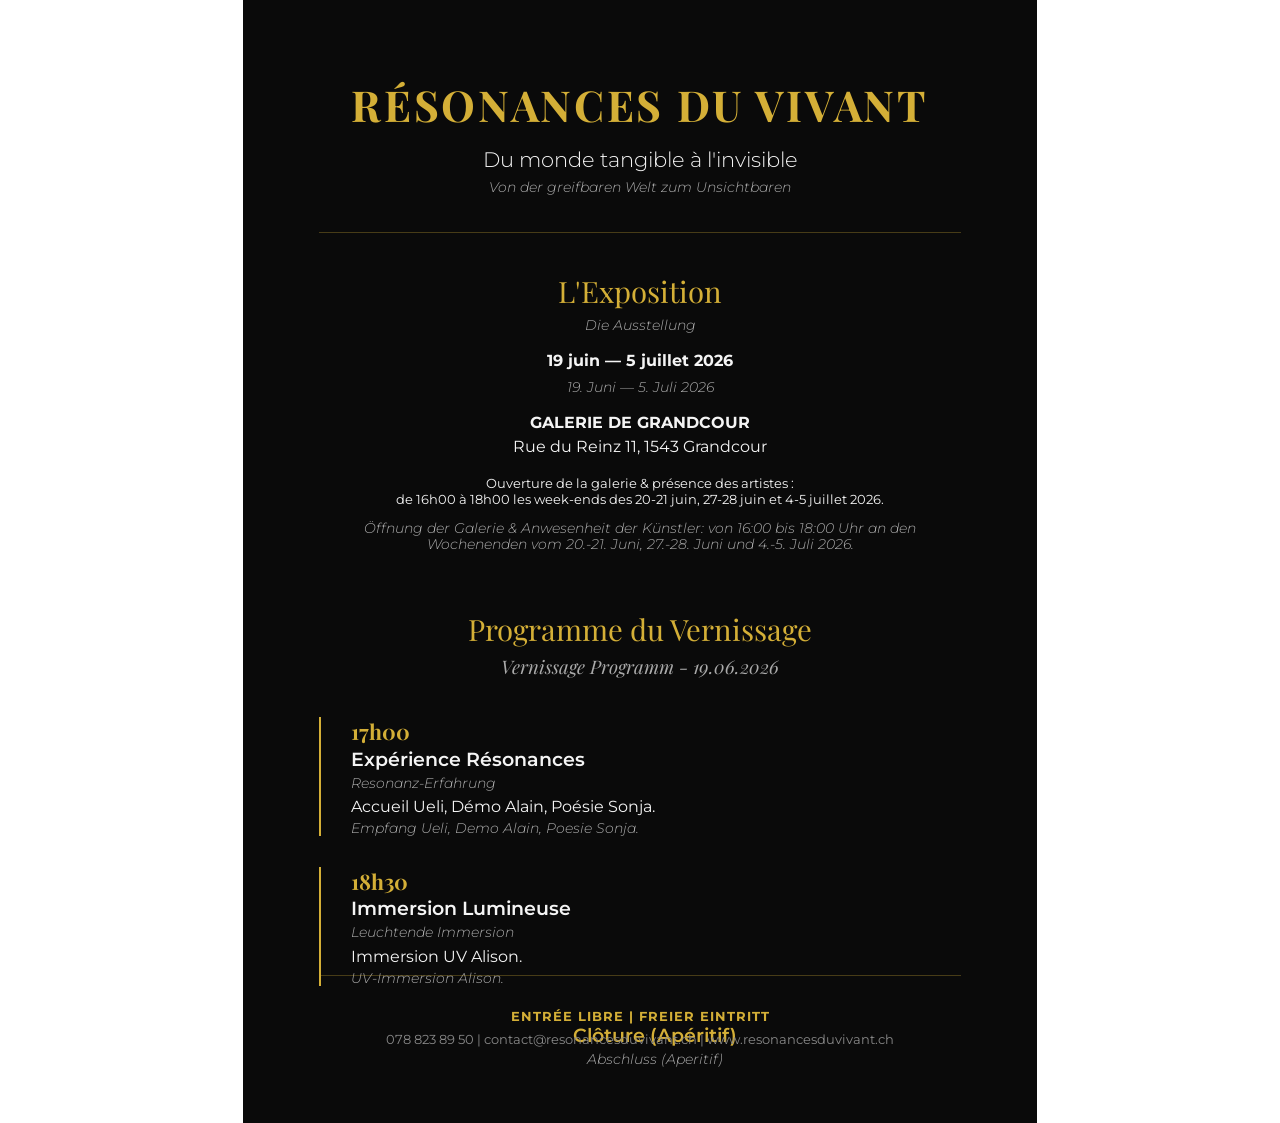
==== programme-impression.html @ a943f6d5 "jhjh" ====
<!DOCTYPE html><html lang="fr"><head>    <meta charset="UTF-8">    <title>Programme - Résonances du Vivant</title>    <link href="https://fonts.googleapis.com/css2?family=Montserrat:ital,wght@0,300;0,400;0,600;1,300&family=Playfair+Display:wght@400;700;900&display=swap" rel="stylesheet">    <style>        @page { size: A4; margin: 0; }        body {             font-family: 'Montserrat', sans-serif;             margin: 0; padding: 0; background: #fff;             -webkit-print-color-adjust: exact; print-color-adjust: exact;         }        .page {             width: 210mm; height: 297mm; padding: 20mm; margin: 0 auto;             background: #0a0a0a; color: #f4f4f4; box-sizing: border-box; position: relative;         }        h1, h2, h3, .serif { font-family: 'Playfair Display', serif; }        .gold { color: #d4af37; }        .text-center { text-align: center; }        .header { border-bottom: 1px solid rgba(212, 175, 55, 0.3); padding-bottom: 10mm; margin-bottom: 10mm; }        h1 { font-size: 32pt; margin: 0 0 10pt 0; letter-spacing: 2pt; text-transform: uppercase; }        .subtitle { font-size: 16pt; font-weight: 300; margin-bottom: 5pt; }        .lang-de { font-style: italic; color: #aaa; font-size: 0.85em; display: block; margin-top: 3pt; font-weight: 300; }        .content-block { margin-bottom: 12mm; }        h2 { font-size: 22pt; margin: 0 0 5pt 0; font-weight: normal; }        .timeline-item { margin-bottom: 8mm; padding-left: 8mm; border-left: 2px solid #d4af37; }        .time { font-family: 'Playfair Display', serif; font-size: 16pt; font-weight: bold; color: #d4af37; margin-bottom: 2pt; }        .event-title { font-size: 14pt; font-weight: 600; margin: 2pt 0; }        .footer { position: absolute; bottom: 20mm; left: 20mm; right: 20mm; text-align: center; border-top: 1px solid rgba(212, 175, 55, 0.3); padding-top: 5mm; font-size: 10pt; }    </style></head><body>    <div class="page">        <!-- En-tête -->        <div class="header text-center">            <h1 class="gold">Résonances du Vivant</h1>            <div class="subtitle">Du monde tangible à l'invisible</div>            <div class="lang-de">Von der greifbaren Welt zum Unsichtbaren</div>        </div>                <!-- Infos Pratiques -->        <div class="content-block text-center">            <h2 class="gold">L'Exposition</h2>            <div class="lang-de" style="margin-bottom: 10pt;">Die Ausstellung</div>            <p style="font-size: 12pt; line-height: 1.5;">                <strong>19 juin — 5 juillet 2026</strong><br>                <span class="lang-de" style="margin-bottom: 10pt;">19. Juni — 5. Juli 2026</span>                <strong>GALERIE DE GRANDCOUR</strong><br>                Rue du Reinz 11, 1543 Grandcour            </p>            <p style="font-size: 10pt; margin-top: 10pt;">                Ouverture de la galerie & présence des artistes :<br>                de 16h00 à 18h00 les week-ends des 20-21 juin, 27-28 juin et 4-5 juillet 2026.            </p>            <div class="lang-de">Öffnung der Galerie & Anwesenheit der Künstler: von 16:00 bis 18:00 Uhr an den Wochenenden vom 20.-21. Juni, 27.-28. Juni und 4.-5. Juli 2026.</div>        </div>        <!-- Chronologie Vernissage -->        <div class="content-block" style="margin-top: 15mm;">            <h2 class="gold text-center" style="margin-bottom: 10mm;">Programme du Vernissage<br><span class="lang-de" style="font-size:14pt; margin-top: 5pt;">Vernissage Programm - 19.06.2026</span></h2>                        <div class="timeline-item">                <div class="time">17h00</div>                <div class="event-title">Expérience Résonances</div>                <div class="lang-de">Resonanz-Erfahrung</div>                <p style="margin: 5pt 0 0 0;">Accueil Ueli, Démo Alain, Poésie Sonja.</p>                <div class="lang-de">Empfang Ueli, Demo Alain, Poesie Sonja.</div>            </div>            <div class="timeline-item">                <div class="time">18h30</div>                <div class="event-title">Immersion Lumineuse</div>                <div class="lang-de">Leuchtende Immersion</div>                <p style="margin: 5pt 0 0 0;">Immersion UV Alison.</p>                <div class="lang-de">UV-Immersion Alison.</div>            </div>                        <div class="timeline-item" style="border: none;">                <div class="event-title gold" style="margin-top:10mm; text-align: center;">Clôture (Apéritif)</div>                <div class="lang-de text-center">Abschluss (Aperitif)</div>            </div>        </div>        <!-- Pied de page -->        <div class="footer">            <p style="margin-bottom: 5pt; text-transform: uppercase; letter-spacing: 1px;" class="gold"><strong>Entrée Libre | Freier Eintritt</strong></p>            <p style="margin: 0; color: #888;">078 823 89 50 | contact@resonancesduvivant.ch | www.resonancesduvivant.ch</p>        </div>    </div></body></html>
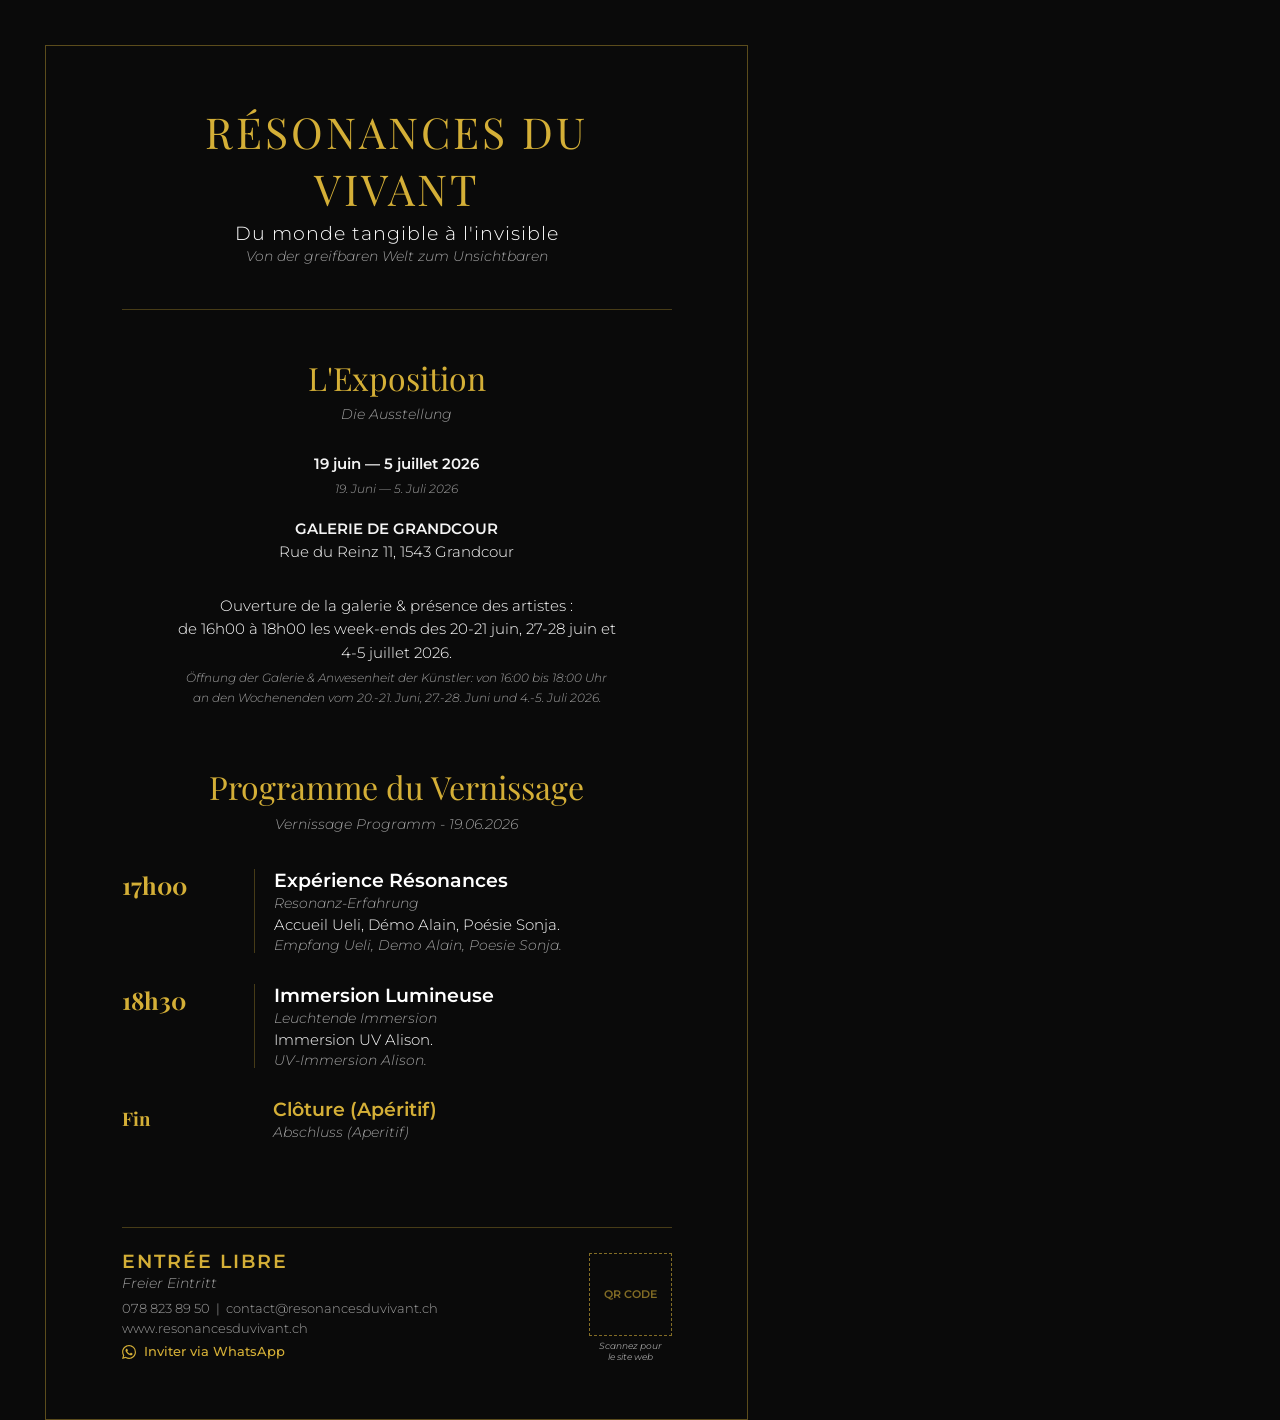
==== commit 4c5a531e: "lklk" ====
--- a/programme-impression.html
+++ b/programme-impression.html
@@ -1,92 +1,165 @@
-<!DOCTYPE html>-<html lang="fr">-<head>-    <meta charset="UTF-8">-    <title>Programme - Résonances du Vivant</title>-    <link href="https://fonts.googleapis.com/css2?family=Montserrat:ital,wght@0,300;0,400;0,600;1,300&family=Playfair+Display:wght@400;700;900&display=swap" rel="stylesheet">-    <style>-        @page { size: A4; margin: 0; }-        body { -            font-family: 'Montserrat', sans-serif; -            margin: 0; padding: 0; background: #fff; -            -webkit-print-color-adjust: exact; print-color-adjust: exact; -        }-        .page { -            width: 210mm; height: 297mm; padding: 20mm; margin: 0 auto; -            background: #0a0a0a; color: #f4f4f4; box-sizing: border-box; position: relative; -        }-        h1, h2, h3, .serif { font-family: 'Playfair Display', serif; }-        .gold { color: #d4af37; }-        .text-center { text-align: center; }-        .header { border-bottom: 1px solid rgba(212, 175, 55, 0.3); padding-bottom: 10mm; margin-bottom: 10mm; }-        h1 { font-size: 32pt; margin: 0 0 10pt 0; letter-spacing: 2pt; text-transform: uppercase; }-        .subtitle { font-size: 16pt; font-weight: 300; margin-bottom: 5pt; }-        .lang-de { font-style: italic; color: #aaa; font-size: 0.85em; display: block; margin-top: 3pt; font-weight: 300; }-        .content-block { margin-bottom: 12mm; }-        h2 { font-size: 22pt; margin: 0 0 5pt 0; font-weight: normal; }-        .timeline-item { margin-bottom: 8mm; padding-left: 8mm; border-left: 2px solid #d4af37; }-        .time { font-family: 'Playfair Display', serif; font-size: 16pt; font-weight: bold; color: #d4af37; margin-bottom: 2pt; }-        .event-title { font-size: 14pt; font-weight: 600; margin: 2pt 0; }-        .footer { position: absolute; bottom: 20mm; left: 20mm; right: 20mm; text-align: center; border-top: 1px solid rgba(212, 175, 55, 0.3); padding-top: 5mm; font-size: 10pt; }-    </style>-</head>-<body>-    <div class="page">-        <!-- En-tête -->-        <div class="header text-center">-            <h1 class="gold">Résonances du Vivant</h1>-            <div class="subtitle">Du monde tangible à l'invisible</div>-            <div class="lang-de">Von der greifbaren Welt zum Unsichtbaren</div>-        </div>-        -        <!-- Infos Pratiques -->-        <div class="content-block text-center">-            <h2 class="gold">L'Exposition</h2>-            <div class="lang-de" style="margin-bottom: 10pt;">Die Ausstellung</div>-            <p style="font-size: 12pt; line-height: 1.5;">-                <strong>19 juin — 5 juillet 2026</strong><br>-                <span class="lang-de" style="margin-bottom: 10pt;">19. Juni — 5. Juli 2026</span>-                <strong>GALERIE DE GRANDCOUR</strong><br>-                Rue du Reinz 11, 1543 Grandcour-            </p>-            <p style="font-size: 10pt; margin-top: 10pt;">-                Ouverture de la galerie & présence des artistes :<br>-                de 16h00 à 18h00 les week-ends des 20-21 juin, 27-28 juin et 4-5 juillet 2026.-            </p>-            <div class="lang-de">Öffnung der Galerie & Anwesenheit der Künstler: von 16:00 bis 18:00 Uhr an den Wochenenden vom 20.-21. Juni, 27.-28. Juni und 4.-5. Juli 2026.</div>-        </div>--        <!-- Chronologie Vernissage -->-        <div class="content-block" style="margin-top: 15mm;">-            <h2 class="gold text-center" style="margin-bottom: 10mm;">Programme du Vernissage<br><span class="lang-de" style="font-size:14pt; margin-top: 5pt;">Vernissage Programm - 19.06.2026</span></h2>-            -            <div class="timeline-item">-                <div class="time">17h00</div>-                <div class="event-title">Expérience Résonances</div>-                <div class="lang-de">Resonanz-Erfahrung</div>-                <p style="margin: 5pt 0 0 0;">Accueil Ueli, Démo Alain, Poésie Sonja.</p>-                <div class="lang-de">Empfang Ueli, Demo Alain, Poesie Sonja.</div>-            </div>--            <div class="timeline-item">-                <div class="time">18h30</div>-                <div class="event-title">Immersion Lumineuse</div>-                <div class="lang-de">Leuchtende Immersion</div>-                <p style="margin: 5pt 0 0 0;">Immersion UV Alison.</p>-                <div class="lang-de">UV-Immersion Alison.</div>-            </div>-            -            <div class="timeline-item" style="border: none;">-                <div class="event-title gold" style="margin-top:10mm; text-align: center;">Clôture (Apéritif)</div>-                <div class="lang-de text-center">Abschluss (Aperitif)</div>-            </div>-        </div>--        <!-- Pied de page -->-        <div class="footer">-            <p style="margin-bottom: 5pt; text-transform: uppercase; letter-spacing: 1px;" class="gold"><strong>Entrée Libre | Freier Eintritt</strong></p>-            <p style="margin: 0; color: #888;">078 823 89 50 | contact@resonancesduvivant.ch | www.resonancesduvivant.ch</p>-        </div>-    </div>-</body>+<!DOCTYPE html>
+<html lang="fr">
+<head>
+    <meta charset="UTF-8">
+    <title>Programme - Résonances du Vivant</title>
+    <link href="https://fonts.googleapis.com/css2?family=Montserrat:ital,wght@0,300;0,400;0,500;0,600&family=Playfair+Display:ital,wght@0,400;0,700;1,400&display=swap" rel="stylesheet">
+    <style>
+        @page { size: A4 portrait; margin: 0; }
+        * { box-sizing: border-box; }
+        body { 
+            font-family: 'Montserrat', sans-serif; 
+            margin: 0; padding: 0; 
+            background: #0a0a0a; 
+            -webkit-print-color-adjust: exact; 
+            print-color-adjust: exact;
+        }
+        .page { 
+            width: 210mm; height: 296.5mm; 
+            padding: 12mm; 
+            margin: 0; 
+            background: #0a0a0a; 
+            color: #fff;
+            display: flex;
+            flex-direction: column;
+        }
+        .border-frame {
+            border: 1px solid rgba(212, 175, 55, 0.4);
+            flex-grow: 1;
+            display: flex;
+            flex-direction: column;
+            padding: 15mm 20mm;
+            position: relative;
+        }
+        
+        /* typography */
+        h1, h2, h3, .serif { font-family: 'Playfair Display', serif; font-weight: normal; margin: 0; }
+        .gold { color: #d4af37; }
+        .text-center { text-align: center; }
+        .lang-de { font-style: italic; color: #a0a0a0; font-size: 0.85em; font-weight: 300; display: block; margin-top: 3px; }
+        
+        /* Header */
+        .header { border-bottom: 1px solid rgba(212, 175, 55, 0.3); padding-bottom: 12mm; margin-bottom: 12mm; }
+        .header h1 { font-size: 32pt; text-transform: uppercase; letter-spacing: 3px; margin-bottom: 5px; }
+        .header .subtitle { font-size: 14pt; font-weight: 300; letter-spacing: 1px; }
+
+        /* Middle Sections */
+        .section { margin-bottom: 15mm; }
+        .section h2 { font-size: 24pt; margin-bottom: 5mm; }
+        
+        .info-text { font-size: 11pt; line-height: 1.6; font-weight: 300; }
+        .info-text strong { font-weight: 600; color: #f4f4f4; }
+        
+        /* Timeline */
+        .timeline { margin-top: 5mm; }
+        .timeline-item { display: flex; margin-bottom: 8mm; page-break-inside: avoid; }
+        .timeline-time { width: 35mm; flex-shrink: 0; }
+        .timeline-time .time { font-family: 'Playfair Display', serif; font-size: 18pt; color: #d4af37; font-weight: bold; }
+        .timeline-content { padding-left: 5mm; border-left: 1px solid rgba(212, 175, 55, 0.3); flex-grow: 1; }
+        .event-title { font-size: 14pt; font-weight: 600; margin-bottom: 2px; }
+        .event-desc { font-size: 11pt; font-weight: 300; margin: 5px 0 0 0; }
+
+        /* Footer with WhatsApp & QR Code */
+        .footer { margin-top: auto; border-top: 1px solid rgba(212, 175, 55, 0.3); padding-top: 6mm; display: flex; justify-content: space-between; align-items: flex-end; }
+        .footer-left { text-align: left; }
+        .footer-right { display: flex; flex-direction: column; align-items: center; }
+        .footer .entry { font-size: 14pt; font-weight: 600; letter-spacing: 2px; text-transform: uppercase; margin-bottom: 5px; }
+        .footer .contact { font-size: 10pt; font-weight: 300; color: #a0a0a0; line-height: 1.5; }
+        .contact-item { display: flex; align-items: center; color: inherit; text-decoration: none; }
+        .contact-item svg { width: 14px; height: 14px; fill: #d4af37; margin-right: 8px; }
+        .qr-box { width: 22mm; height: 22mm; border: 1px dashed rgba(212, 175, 55, 0.6); display: flex; align-items: center; justify-content: center; margin-bottom: 4px; }
+        .qr-box span { font-size: 8pt; font-weight: 600; color: rgba(212, 175, 55, 0.6); text-align: center; line-height: 1.1; }
+        .qr-text { font-size: 7pt; color: #a0a0a0; font-style: italic; line-height: 1.2; text-align: center; }
+    </style>
+</head>
+<body>
+    <div class="page">
+        <div class="border-frame">
+            <!-- En-tête -->
+            <div class="header text-center">
+                <h1 class="gold">Résonances du Vivant</h1>
+                <div class="subtitle">Du monde tangible à l'invisible</div>
+                <div class="lang-de">Von der greifbaren Welt zum Unsichtbaren</div>
+            </div>
+            
+            <!-- Infos Pratiques -->
+            <div class="section text-center">
+                <h2 class="gold">L'Exposition</h2>
+                <div class="lang-de" style="margin-top:-3mm; margin-bottom: 8mm;">Die Ausstellung</div>
+                
+                <div class="info-text">
+                    <strong>19 juin — 5 juillet 2026</strong>
+                    <div class="lang-de" style="margin-bottom: 5mm;">19. Juni — 5. Juli 2026</div>
+                    
+                    <strong>GALERIE DE GRANDCOUR</strong><br>
+                    Rue du Reinz 11, 1543 Grandcour
+                </div>
+                
+                <div class="info-text" style="margin-top: 8mm; max-width: 80%; margin-left: auto; margin-right: auto;">
+                    Ouverture de la galerie & présence des artistes :<br>
+                    de 16h00 à 18h00 les week-ends des 20-21 juin, 27-28 juin et 4-5 juillet 2026.
+                    <div class="lang-de">Öffnung der Galerie & Anwesenheit der Künstler: von 16:00 bis 18:00 Uhr an den Wochenenden vom 20.-21. Juni, 27.-28. Juni und 4.-5. Juli 2026.</div>
+                </div>
+            </div>
+
+            <!-- Chronologie Vernissage -->
+            <div class="section">
+                <h2 class="gold text-center">Programme du Vernissage</h2>
+                <div class="lang-de text-center" style="margin-top:-3mm; margin-bottom: 10mm;">Vernissage Programm - 19.06.2026</div>
+                
+                <div class="timeline">
+                    <div class="timeline-item">
+                        <div class="timeline-time"><div class="time">17h00</div></div>
+                        <div class="timeline-content">
+                            <div class="event-title">Expérience Résonances</div>
+                            <div class="lang-de">Resonanz-Erfahrung</div>
+                            <p class="event-desc">Accueil Ueli, Démo Alain, Poésie Sonja.</p>
+                            <div class="lang-de">Empfang Ueli, Demo Alain, Poesie Sonja.</div>
+                        </div>
+                    </div>
+
+                    <div class="timeline-item">
+                        <div class="timeline-time"><div class="time">18h30</div></div>
+                        <div class="timeline-content">
+                            <div class="event-title">Immersion Lumineuse</div>
+                            <div class="lang-de">Leuchtende Immersion</div>
+                            <p class="event-desc">Immersion UV Alison.</p>
+                            <div class="lang-de">UV-Immersion Alison.</div>
+                        </div>
+                    </div>
+                    
+                    <div class="timeline-item" style="align-items: center;">
+                        <div class="timeline-time"><div class="time" style="font-size: 14pt;">Fin</div></div>
+                        <div class="timeline-content" style="border: none;">
+                            <div class="event-title gold">Clôture (Apéritif)</div>
+                            <div class="lang-de">Abschluss (Aperitif)</div>
+                        </div>
+                    </div>
+                </div>
+            </div>
+
+            <!-- Pied de page -->
+            <div class="footer">
+                <div class="footer-left">
+                    <div class="entry gold">Entrée Libre</div>
+                    <div class="lang-de" style="margin-top: -3px; margin-bottom: 8px;">Freier Eintritt</div>
+                    <div class="contact">
+                        <div class="contact-item">078 823 89 50 &nbsp;|&nbsp; contact@resonancesduvivant.ch</div>
+                        <div class="contact-item" style="margin-bottom: 3px;">www.resonancesduvivant.ch</div>
+                        <a href="https://wa.me/?text=D%C3%A9couvrez%20l%27exposition%20R%C3%A9sonances%20du%20Vivant%20%C3%A0%20Grandcour%20du%2019%20juin%20au%205%20juillet%202026.%20Plus%20d%27infos%3A%20https%3A%2F%2Fwww.resonancesduvivant.ch%2F" class="contact-item" style="color: #d4af37; font-weight: 500;">
+                            <svg viewBox="0 0 24 24"><path d="M17.472 14.382c-.297-.149-1.758-.867-2.03-.967-.273-.099-.471-.148-.67.15-.197.297-.767.966-.94 1.164-.173.199-.347.223-.644.075-.297-.15-1.255-.463-2.39-1.475-.883-.788-1.48-1.761-1.653-2.059-.173-.297-.018-.458.13-.606.134-.133.298-.347.446-.52.149-.174.198-.298.298-.497.099-.198.05-.371-.025-.52-.075-.149-.669-1.612-.916-2.207-.242-.579-.487-.5-.669-.51a12.8 12.8 0 0 0-.57-.01c-.198 0-.52.074-.792.372-.272.297-1.04 1.016-1.04 2.479 0 1.462 1.065 2.875 1.213 3.074.149.198 2.096 3.2 5.077 4.487.709.306 1.262.489 1.694.625.712.227 1.36.195 1.871.118.571-.085 1.758-.719 2.006-1.413.248-.694.248-1.289.173-1.413-.074-.124-.272-.198-.57-.347m-5.421 7.403h-.004a9.87 9.87 0 0 1-5.031-1.378l-.361-.214-3.741.982.998-3.648-.235-.374a9.86 9.86 0 0 1-1.51-5.26c.001-5.45 4.436-9.884 9.888-9.884 2.64 0 5.122 1.03 6.988 2.898a9.825 9.825 0 0 1 2.893 6.994c-.003 5.45-4.437 9.884-9.885 9.884m8.413-18.297A11.815 11.815 0 0 0 12.05 0C5.495 0 .16 5.335.157 11.892c0 2.096.547 4.142 1.588 5.945L.057 24l6.305-1.654a11.882 11.882 0 0 0 5.683 1.448h.005c6.554 0 11.89-5.335 11.893-11.893a11.821 11.821 0 0 0-3.48-8.413z"/></svg>
+                            Inviter via WhatsApp
+                        </a>
+                    </div>
+                </div>
+                <div class="footer-right">
+                    <div class="qr-box">
+                        <span>QR CODE</span>
+                    </div>
+                    <div class="qr-text">Scannez pour<br>le site web</div>
+                </div>
+            </div>
+        </div>
+    </div>
+</body>
 </html>
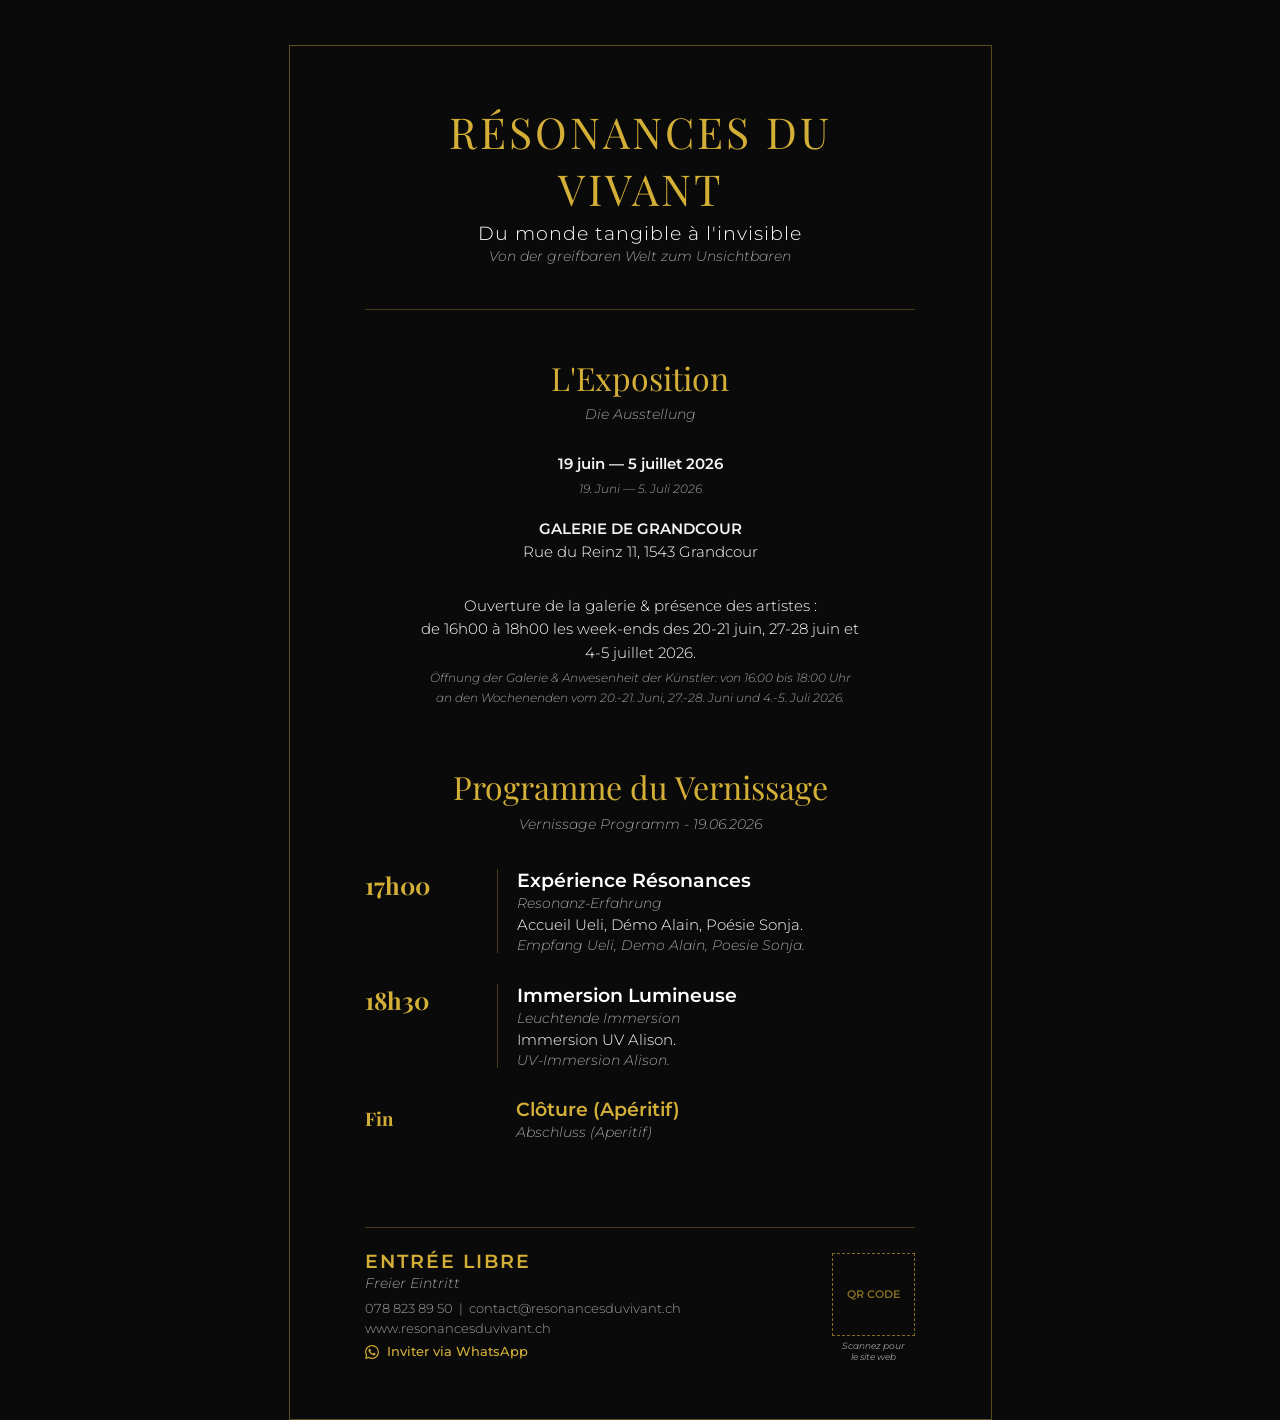
==== commit dee36f4d: "msg" ====
--- a/programme-impression.html
+++ b/programme-impression.html
@@ -6,6 +6,23 @@
     <link href="https://fonts.googleapis.com/css2?family=Montserrat:ital,wght@0,300;0,400;0,500;0,600&family=Playfair+Display:ital,wght@0,400;0,700;1,400&display=swap" rel="stylesheet">
     <style>
         @page { size: A4 portrait; margin: 0; }
+        @media print {
+            body { 
+                -webkit-print-color-adjust: exact; 
+                print-color-adjust: exact;
+                margin: 0;
+            }
+            .page {
+                width: 100%;
+                height: 100%;
+                padding: 10mm;
+                page-break-after: avoid;
+            }
+            .border-frame {
+                height: calc(100vh - 20mm);
+                box-sizing: border-box;
+            }
+        }
         * { box-sizing: border-box; }
         body { 
             font-family: 'Montserrat', sans-serif; 
@@ -17,7 +34,7 @@
         .page { 
             width: 210mm; height: 296.5mm; 
             padding: 12mm; 
-            margin: 0; 
+            margin: 0 auto; 
             background: #0a0a0a; 
             color: #fff;
             display: flex;
@@ -161,5 +178,13 @@
             </div>
         </div>
     </div>
+    <script>
+        // Trigger the print dialog automatically when the page loads
+        window.onload = function() {
+            setTimeout(function() {
+                window.print();
+            }, 500);
+        };
+    </script>
 </body>
 </html>
